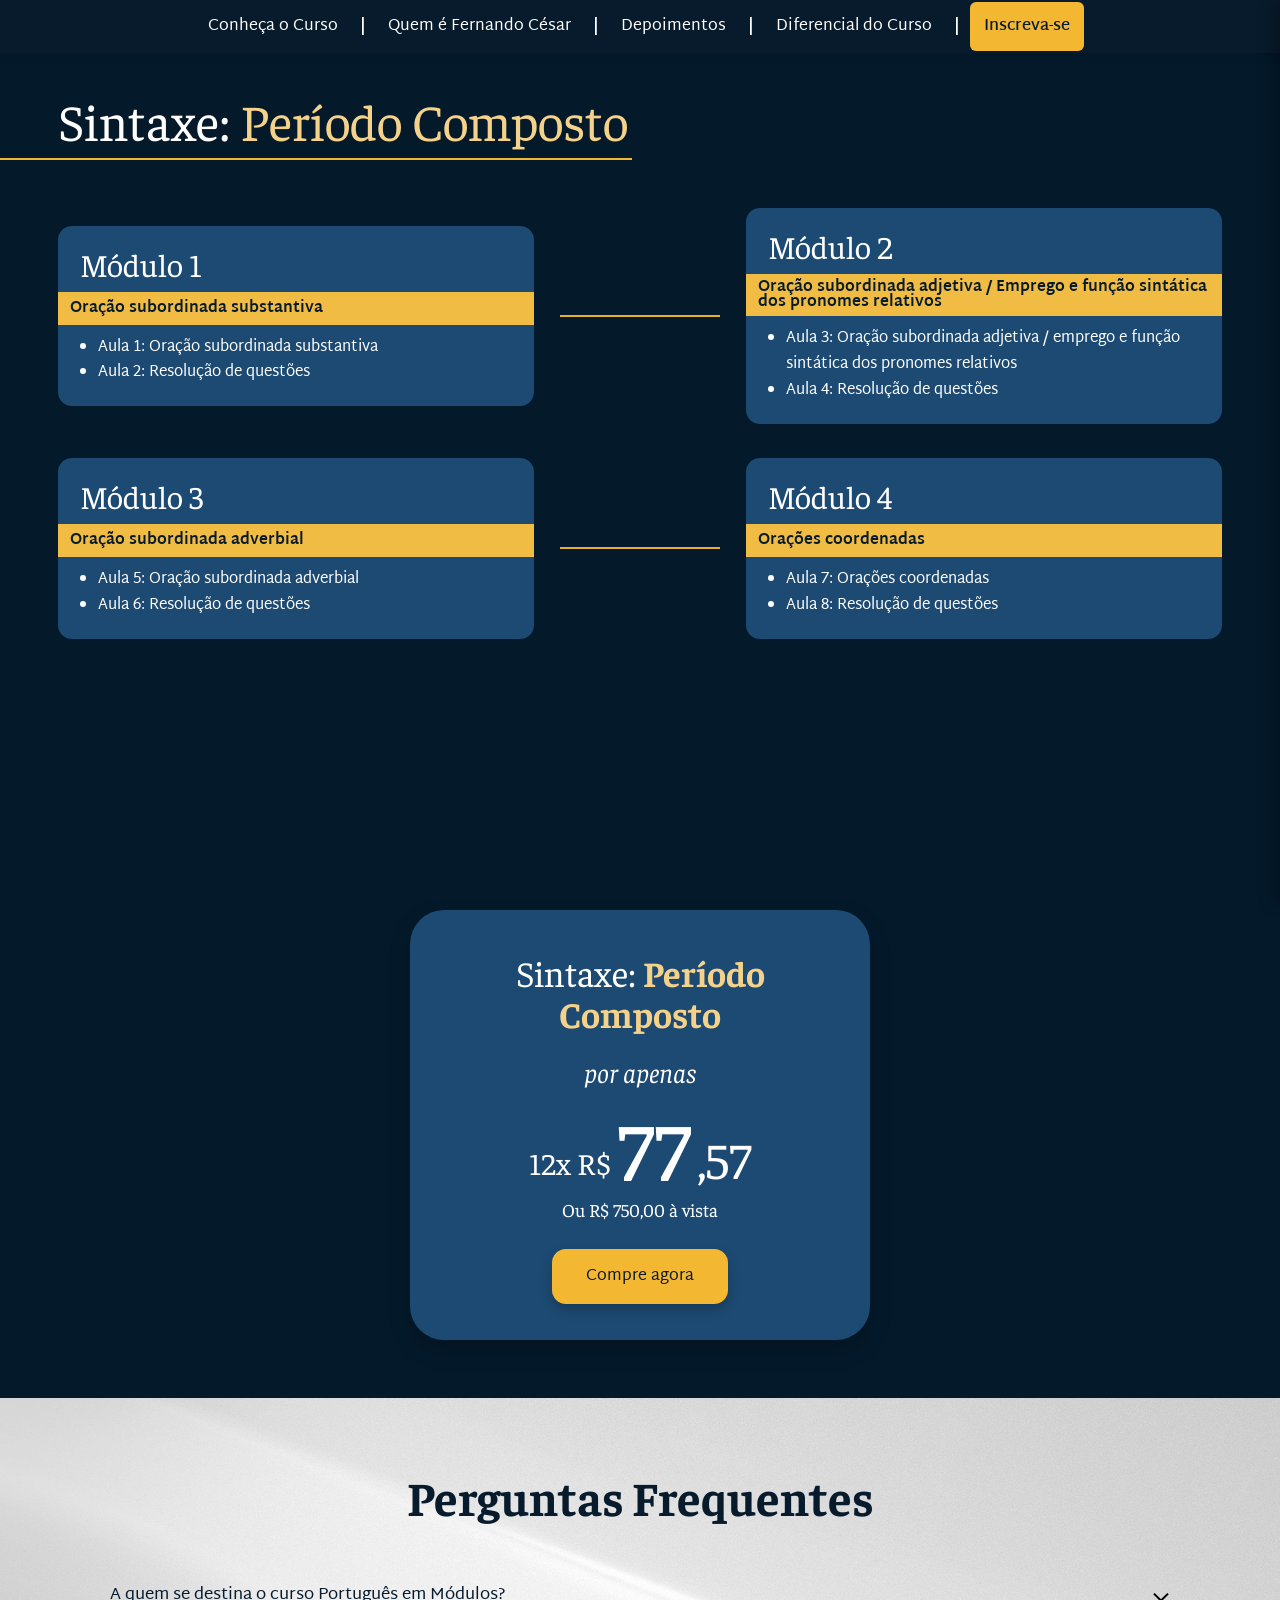
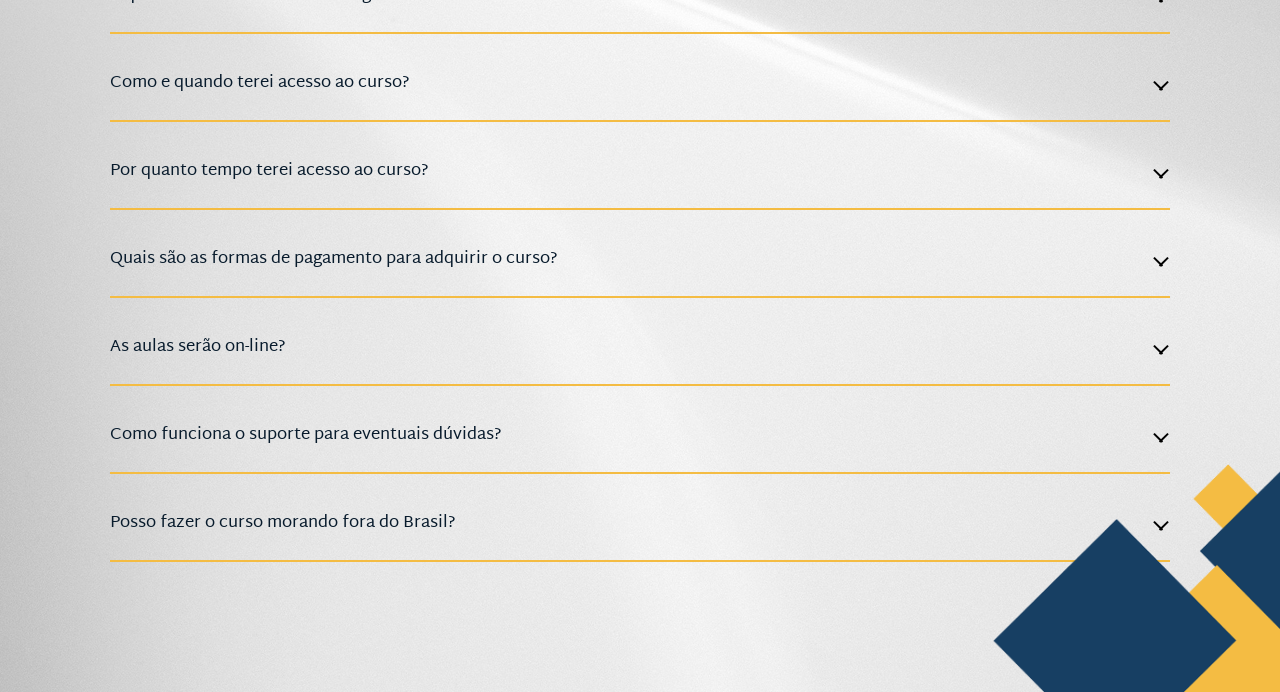
==== periodoComposto.html @ e5f230c5 "Refatoracao da plataforma" ====
<!DOCTYPE html>
<html lang="pt-BR">
<head>
  <meta charset="UTF-8" />
  <meta name="viewport" content="width=device-width, initial-scale=1.0" />
  <title>Sintaxe: Período Composto</title>

  <link rel="stylesheet" href="periodoComposto.css" />
  <link href="https://fonts.googleapis.com/css2?family=Faustina:wght@400;500;700&family=Martel+Sans:wght@400;500;700&family=Poppins:wght@300;400;500;600;700&display=swap" rel="stylesheet">
</head>
<body>

  <header class="navbar">
    <button class="hamburger" aria-label="Abrir menu" aria-controls="mobileMenu" aria-expanded="false">
      <span></span><span></span><span></span>
    </button>

    <nav>
      <ul class="navbar-links">
        <li><a href="index.html#curso">Conheça o Curso</a></li>
        <li><span class="barra">|</span></li>
        <li><a href="index.html#quem-e">Quem é Fernando César</a></li>
        <li><span class="barra">|</span></li>
        <li><a href="index.html#depoimentos">Depoimentos</a></li>
        <li><span class="barra">|</span></li>
        <li><a href="index.html#diferencial">Diferencial do Curso</a></li>
        <li><span class="barra">|</span></li>
        <li>
          <a
            href="https://pay.hotmart.com/U104984367I?bid=1775761488993"
            class="inscreva-se"
            target="_blank"
            rel="noopener"
          >
            Inscreva-se
          </a>
        </li>
      </ul>
    </nav>

    <aside id="mobileMenu" class="mobile-drawer" aria-hidden="true">
      <button class="drawer-close" aria-label="Fechar menu">&times;</button>
      <ul class="drawer-links">
        <li><a href="index.html#curso">Conheça o Curso</a></li>
        <li><a href="index.html#quem-e">Quem é Fernando César</a></li>
        <li><a href="index.html#depoimentos">Depoimentos</a></li>
        <li><a href="index.html#diferencial">Diferencial do Curso</a></li>
        <li>
          <a
            href="https://pay.hotmart.com/U104984367I?bid=1775761488993"
            class="inscreva-se"
            target="_blank"
            rel="noopener"
          >
            Inscreva-se
          </a>
        </li>
      </ul>
    </aside>

    <div id="backdrop" class="backdrop" hidden></div>
  </header>

  <main>
    <section class="area-modulo-page">
      <div class="container-curso">
        <h2 class="titulo-curso">
          <span class="titulo-branco">Sintaxe:</span>
          <span class="titulo-destaque"> Período Composto</span>
        </h2>

        <div class="grade-modulos-cards">
          <div class="linha-cards">
            <article class="modulo-card modulo-card-claro">
              <h3 class="modulo-card-titulo">Módulo 1</h3>
              <div class="modulo-card-topico">Oração subordinada substantiva</div>
              <ul class="modulo-card-lista">
                <li>Aula 1: Oração subordinada substantiva</li>
                <li>Aula 2: Resolução de questões</li>
              </ul>
            </article>

            <div class="linha-separadora"></div>

            <article class="modulo-card modulo-card-escuro">
              <h3 class="modulo-card-titulo">Módulo 2</h3>
              <div class="modulo-card-topico">Oração subordinada adjetiva / Emprego e função sintática dos pronomes relativos</div>
              <ul class="modulo-card-lista">
                <li>Aula 3: Oração subordinada adjetiva / emprego e função sintática dos pronomes relativos</li>
                <li>Aula 4: Resolução de questões</li>
              </ul>
            </article>
          </div>

          <div class="linha-cards">
            <article class="modulo-card modulo-card-escuro">
              <h3 class="modulo-card-titulo">Módulo 3</h3>
              <div class="modulo-card-topico">Oração subordinada adverbial</div>
              <ul class="modulo-card-lista">
                <li>Aula 5: Oração subordinada adverbial</li>
                <li>Aula 6: Resolução de questões</li>
              </ul>
            </article>

            <div class="linha-separadora"></div>

            <article class="modulo-card modulo-card-claro">
              <h3 class="modulo-card-titulo">Módulo 4</h3>
              <div class="modulo-card-topico">Orações coordenadas</div>
              <ul class="modulo-card-lista">
                <li>Aula 7: Orações coordenadas</li>
                <li>Aula 8: Resolução de questões</li>
              </ul>
            </article>
          </div>
        </div>
      </div>
    </section>

    <section class="oferta-page">
      <div class="container-oferta-page">
        <article class="card-oferta">
          <h3 class="card-oferta-titulo">
            <span class="card-oferta-branco">Sintaxe:</span>
            <span class="card-oferta-destaque"> Período Composto</span>
          </h3>

          <p class="card-oferta-subtitulo">por apenas</p>

          <div class="card-oferta-preco">
            <span class="preco-parcelas">12x R$</span>
            <span class="preco-valor">77</span>
            <span class="preco-centavos">,57</span>
          </div>

          <p class="card-oferta-avista">Ou R$ 750,00 à vista</p>

          <a
            href="https://pay.hotmart.com/U104984367I?bid=1775761488993"
            class="card-oferta-botao"
            target="_blank"
            rel="noopener"
          >
            Compre agora
          </a>
        </article>
      </div>
    </section>

    <section class="faq-section" id="faq">
      <h2 class="faq-title">Perguntas Frequentes</h2>

      <ul class="faq-list">
        <li class="faq-item">
          <button class="faq-question" aria-expanded="false">
            <span class="faq-question-text">A quem se destina o curso Português em Módulos?</span>
            <span class="faq-arrow" aria-hidden="true"></span>
          </button>
          <div class="faq-answer">
            <p>O curso se destina a todos estudantes que pretendem assegurar vagas para certames vestibulares, concursos públicos e também a quem visa aprofundar o domínio da língua portuguesa.</p>
          </div>
        </li>

        <li class="faq-item">
          <button class="faq-question" aria-expanded="false">
            <span class="faq-question-text">Como e quando terei acesso ao curso?</span>
            <span class="faq-arrow" aria-hidden="true"></span>
          </button>
          <div class="faq-answer">
            <p>O acesso ao curso é liberado de forma imediata após a confirmação do pagamento. Basta acessar o site e fazer seu login. Todo o conteúdo do curso é disponibilizado na área do aluno.</p>
          </div>
        </li>

        <li class="faq-item">
          <button class="faq-question" aria-expanded="false">
            <span class="faq-question-text">Por quanto tempo terei acesso ao curso?</span>
            <span class="faq-arrow" aria-hidden="true"></span>
          </button>
          <div class="faq-answer">
            <p>O curso ficará disponível na área do aluno por 12 meses, contados a partir da data de compra.</p>
          </div>
        </li>

        <li class="faq-item">
          <button class="faq-question" aria-expanded="false">
            <span class="faq-question-text">Quais são as formas de pagamento para adquirir o curso?</span>
            <span class="faq-arrow" aria-hidden="true"></span>
          </button>
          <div class="faq-answer">
            <p>O pagamento pode ser feito via cartão de crédito à vista ou parcelado, boleto bancário, pix e carteiras digitais, conforme disponibilidade da plataforma.</p>
          </div>
        </li>

        <li class="faq-item">
          <button class="faq-question" aria-expanded="false">
            <span class="faq-question-text">As aulas serão on-line?</span>
            <span class="faq-arrow" aria-hidden="true"></span>
          </button>
          <div class="faq-answer">
            <p>Sim. Todo o conteúdo será on-line.</p>
          </div>
        </li>

        <li class="faq-item">
          <button class="faq-question" aria-expanded="false">
            <span class="faq-question-text">Como funciona o suporte para eventuais dúvidas?</span>
            <span class="faq-arrow" aria-hidden="true"></span>
          </button>
          <div class="faq-answer">
            <p>Cada aula contém uma caixa de pergunta/dúvida para ser tratada diretamente com o Professor Fernando César.</p>
          </div>
        </li>

        <li class="faq-item">
          <button class="faq-question" aria-expanded="false">
            <span class="faq-question-text">Posso fazer o curso morando fora do Brasil?</span>
            <span class="faq-arrow" aria-hidden="true"></span>
          </button>
          <div class="faq-answer">
            <p>Sim. Você pode acessar a plataforma e adquirir o curso de qualquer lugar do mundo.</p>
          </div>
        </li>
      </ul>

      <img
        src="assets/elemento-final-pagina.png"
        alt=""
        class="elemento-final"
        aria-hidden="true"
      />
    </section>
  </main>

  <script>
    const faqItems = document.querySelectorAll(".faq-item");

    faqItems.forEach((item) => {
      const button = item.querySelector(".faq-question");

      button.addEventListener("click", () => {
        const isOpen = item.classList.contains("open");

        faqItems.forEach((faq) => faq.classList.remove("open"));

        if (!isOpen) {
          item.classList.add("open");
        }
      });
    });

    const hamburger = document.querySelector(".hamburger");
    const drawer = document.getElementById("mobileMenu");
    const backdrop = document.getElementById("backdrop");
    const closeButton = document.querySelector(".drawer-close");

    function openDrawer() {
      drawer.classList.add("open");
      drawer.setAttribute("aria-hidden", "false");
      backdrop.hidden = false;
      document.body.classList.add("no-scroll");
    }

    function closeDrawer() {
      drawer.classList.remove("open");
      drawer.setAttribute("aria-hidden", "true");
      backdrop.hidden = true;
      document.body.classList.remove("no-scroll");
    }

    hamburger?.addEventListener("click", openDrawer);
    closeButton?.addEventListener("click", closeDrawer);
    backdrop?.addEventListener("click", closeDrawer);
  </script>
</body>
</html>
---- periodoComposto.css ----
* {
  margin: 0;
  padding: 0;
  box-sizing: border-box;
}

html, body {
  overflow-x: hidden;
}

body {
  font-family: 'Poppins', sans-serif;
  background: #04192A;
}

img, iframe {
  max-width: 100%;
}

.navbar {
  background-color: #081B2C;
  position: fixed;
  top: 0;
  width: 100%;
  z-index: 999;
  padding: 12px 0;
  box-shadow: 0 2px 10px rgba(0, 0, 0, 0.1);
}

.navbar nav {
  max-width: 1100px;
  margin: 0 auto;
  padding: 0 20px;
}

.navbar-links {
  display: flex;
  justify-content: center;
  align-items: center;
  list-style: none;
  gap: 10px;
  flex-wrap: wrap;
}

.navbar-links a {
  color: white;
  text-decoration: none;
  font-family: 'Martel Sans', sans-serif;
  font-size: 1rem;
  padding: 8px 12px;
  border-radius: 4px;
}

.navbar-links a.inscreva-se {
  background-color: #F4B731;
  color: #081B2C;
  font-weight: 600;
  border-radius: 6px;
  padding: 10px 14px;
}

.barra {
  color: #fff;
  font-size: 1.2rem;
}

.hamburger {
  display: none;
  background: transparent;
  border: 0;
  width: 42px;
  height: 42px;
  padding: 8px;
  cursor: pointer;
  position: absolute;
  right: 16px;
  top: 50%;
  transform: translateY(-50%);
}

.hamburger span {
  display: block;
  height: 2px;
  margin: 6px 0;
  background: #fff;
  width: 100%;
}

.mobile-drawer {
  position: fixed;
  top: 0;
  right: 0;
  width: 80%;
  max-width: 340px;
  height: 100%;
  background: #081B2C;
  box-shadow: -6px 0 16px rgba(0,0,0,0.3);
  z-index: 1001;
  padding: 24px 20px;
  transform: translateX(100%);
  transition: transform 0.25s ease;
}

.mobile-drawer.open {
  transform: translateX(0);
}

.drawer-close {
  background: transparent;
  border: 0;
  color: #fff;
  font-size: 2rem;
  cursor: pointer;
  position: absolute;
  right: 8px;
  top: 8px;
}

.drawer-links {
  list-style: none;
  margin: 40px 0 0 0;
  padding: 0;
  display: flex;
  flex-direction: column;
  gap: 14px;
}

.drawer-links a {
  color: #fff;
  text-decoration: none;
  font-family: 'Martel Sans', sans-serif;
  font-size: 1.1rem;
  padding: 10px 4px;
  display: inline-block;
}

.drawer-links a.inscreva-se {
  background: #F4B731;
  color: #081B2C;
  border-radius: 4px;
  padding: 12px 14px;
  font-weight: 600;
}

.backdrop {
  position: fixed;
  inset: 0;
  background: rgba(0,0,0,0.45);
  z-index: 1000;
}

body.no-scroll {
  overflow: hidden;
}

.area-modulo-page {
  background: #04192A;
  padding: 88px 0 40px;
  min-height: 100vh;
}

.container-curso {
  max-width: 1220px;
  margin: 0 auto;
  padding: 0 28px;
}

.titulo-curso {
  font-family: 'Faustina', serif;
  font-size: 3.2rem;
  font-weight: 400;
  margin-bottom: 48px;
  color: #FFFFFF;
  position: relative;
  display: inline-block;
  padding-bottom: 8px;
}

.titulo-curso::after {
  content: "";
  position: absolute;
  left: -180px;
  bottom: 0;
  width: calc(113% + 110px);
  height: 2px;
  background: #F4B731;
}

.titulo-branco {
  color: #FFFFFF;
}

.titulo-destaque {
  color: #F4D28A;
}

.grade-modulos-cards {
  display: flex;
  flex-direction: column;
  gap: 34px;
}

.linha-cards {
  display: grid;
  grid-template-columns: 1fr 160px 1fr;
  align-items: center;
  gap: 26px;
}

.linha-separadora {
  height: 2px;
  width: 100%;
  background: #F4B731;
  opacity: 0.95;
}

.modulo-card {
  background: #1D4A72;
  border-radius: 14px;
  padding: 18px 22px 20px;
  min-height: 180px;
  color: #fff;
}

.modulo-card-titulo {
  font-family: 'Faustina', serif;
  font-size: 2rem;
  font-weight: 400;
  margin-bottom: 8px;
  color: #FFFFFF;
}

.modulo-card-topico {
  background: #F0BC43;
  color: #081B2C;
  font-family: 'Martel Sans', sans-serif;
  font-size: 0.95rem;
  font-weight: 700;
  line-height: 1;
  min-height: 33px;
  padding: 6px 12px;
  margin: 0 -22px 10px;
  display: flex;
  align-items: center;
}

.modulo-card-lista {
  list-style: disc;
  padding-left: 18px;
}

.modulo-card-lista li {
  font-family: 'Martel Sans', sans-serif;
  font-size: 0.95rem;
  line-height: 1.7;
  color: #FFFFFF;
}

.oferta-page {
  background: #04192A;
  padding: 10px 20px 58px;
}

.container-oferta-page {
  max-width: 1220px;
  margin: 0 auto;
  display: flex;
  justify-content: center;
}

.card-oferta {
  background: #1D4A72;
  border-radius: 34px;
  width: 100%;
  max-width: 460px;
  padding: 42px 32px 36px;
  text-align: center;
  box-shadow: 0 10px 22px rgba(0, 0, 0, 0.18);
}

.card-oferta-titulo {
  font-family: 'Faustina', serif;
  font-size: 2.25rem;
  font-weight: 400;
  line-height: 1.15;
  margin: 0 0 20px;
}

.card-oferta-branco {
  color: #FFFFFF;
}

.card-oferta-destaque {
  color: #F4D28A;
  font-weight: 700;
}

.card-oferta-subtitulo {
  font-family: 'Faustina', serif;
  font-style: italic;
  font-size: 1.65rem;
  color: #FFFFFF;
  margin: 0 0 16px;
}

.card-oferta-preco {
  display: flex;
  justify-content: center;
  align-items: flex-end;
  gap: 6px;
  margin-bottom: 10px;
  line-height: 1;
}

.preco-parcelas {
  font-family: 'Faustina', serif;
  font-size: 1.9rem;
  color: #FFFFFF;
  margin-bottom: 10px;
}

.preco-valor {
  font-family: 'Faustina', serif;
  font-size: 5.2rem;
  font-weight: 500;
  color: #FFFFFF;
}

.preco-centavos {
  font-family: 'Faustina', serif;
  font-size: 3.2rem;
  color: #FFFFFF;
  margin-bottom: 4px;
}

.card-oferta-avista {
  font-family: 'Faustina', serif;
  font-size: 1.15rem;
  color: #FFFFFF;
  margin: 0 0 28px;
}

.card-oferta-botao {
  display: inline-block;
  background: #F4B731;
  color: #081B2C;
  text-decoration: none;
  font-family: 'Martel Sans', sans-serif;
  font-size: 1rem;
  padding: 13px 34px;
  border-radius: 14px;
  box-shadow: 0 6px 12px rgba(0, 0, 0, 0.22);
}

.faq-section {
  position: relative;
  background-image: url("assets/background-pagina-nova.jpeg");
  background-size: cover;
  background-position: center;
  background-repeat: no-repeat;
  padding: 68px 20px 130px;
  overflow: hidden;
}

.faq-title {
  font-family: 'Faustina', serif;
  color: #081B2C;
  font-size: 3rem;
  text-align: center;
  margin: 0 auto 42px;
}

.faq-list {
  max-width: 1100px;
  margin: 0 auto;
  list-style: none;
  padding: 0 20px;
  display: flex;
  flex-direction: column;
  gap: 22px;
}

.faq-item {
  border-bottom: 2px solid #F4BC43;
  padding-bottom: 10px;
}

.faq-question {
  width: 100%;
  display: flex;
  align-items: center;
  justify-content: space-between;
  background: transparent;
  border: 0;
  padding: 12px 0;
  cursor: pointer;
}

.faq-question-text {
  font-family: 'Martel Sans', sans-serif;
  font-size: 1.05rem;
  color: #081B2C;
  text-align: left;
}

.faq-arrow {
  width: 18px;
  height: 18px;
  position: relative;
  flex: 0 0 18px;
}

.faq-arrow::before,
.faq-arrow::after {
  content: "";
  position: absolute;
  inset: 0;
  margin: auto;
  width: 12px;
  height: 2px;
  background: #000000;
  transform-origin: center;
  transition: transform 0.2s ease;
}

.faq-arrow::before {
  transform: rotate(45deg) translateY(4px);
}

.faq-arrow::after {
  transform: rotate(-45deg) translateY(4px);
}

.faq-answer {
  max-height: 0;
  overflow: hidden;
  transition: max-height 0.25s ease, padding 0.25s ease;
  padding-top: 0;
}

.faq-answer p {
  font-family: 'Martel Sans', sans-serif;
  color: #081B2C;
  font-size: 1rem;
  line-height: 1.6;
}

.faq-item.open .faq-answer {
  max-height: 400px;
  padding-top: 10px;
}

.faq-item.open .faq-arrow::before {
  transform: rotate(-45deg);
}

.faq-item.open .faq-arrow::after {
  transform: rotate(45deg);
}

.elemento-final {
  position: absolute;
  right: 0;
  bottom: 0;
  width: 290px;
  max-width: 30vw;
  height: auto;
  pointer-events: none;
  z-index: 1;
}

.bloco-oferta-faq {
  position: relative;
  background-image: url("assets/background-pagina-nova.jpeg");
  background-size: cover;
  background-position: center;
  background-repeat: no-repeat;
  overflow: hidden;
}

@media (max-width: 900px) {
  .linha-cards {
    grid-template-columns: 1fr;
  }

  .linha-separadora {
    display: none;
  }

  .hamburger {
    display: block;
  }

  .navbar nav,
  .navbar .navbar-links {
    display: none !important;
  }

  .barra {
    display: none !important;
  }

  .titulo-curso {
    font-size: 2.4rem;
  }

  .modulo-card-titulo {
    font-size: 1.7rem;
  }
}

@media (max-width: 600px) {
  .area-modulo-page {
    padding-top: 86px;
  }

  .container-curso {
    padding: 0 16px;
  }

  .titulo-curso {
    font-size: 2rem;
  }

  .titulo-curso::after {
    left: 0;
    width: 100%;
  }

  .card-oferta {
    padding: 34px 22px 28px;
  }

  .card-oferta-titulo {
    font-size: 1.9rem;
  }

  .card-oferta-subtitulo {
    font-size: 1.45rem;
  }

  .preco-parcelas {
    font-size: 1.5rem;
  }

  .preco-valor {
    font-size: 4.2rem;
  }

  .preco-centavos {
    font-size: 2.6rem;
  }

  .faq-title {
    font-size: 2.2rem;
  }

  .faq-question-text {
    font-size: 1rem;
  }

  .elemento-final {
    width: 180px;
    max-width: 38vw;
  }
}
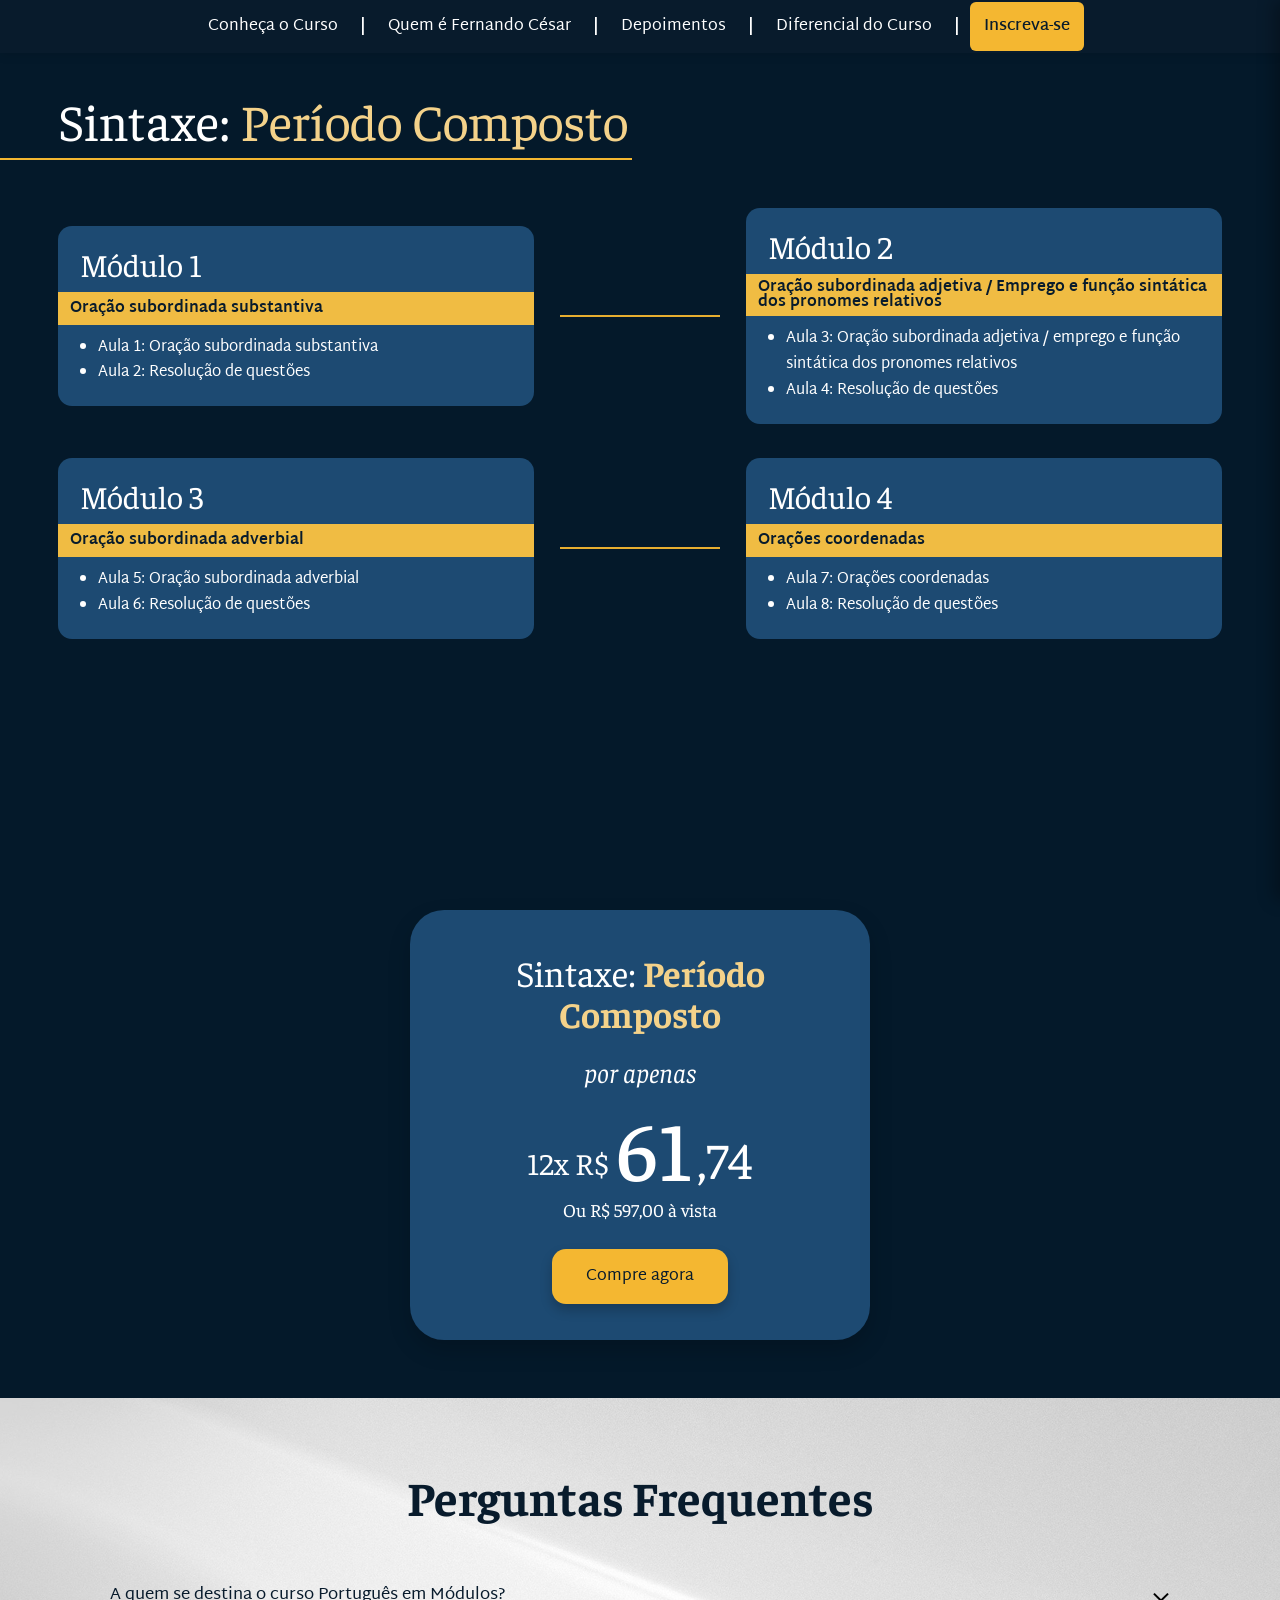
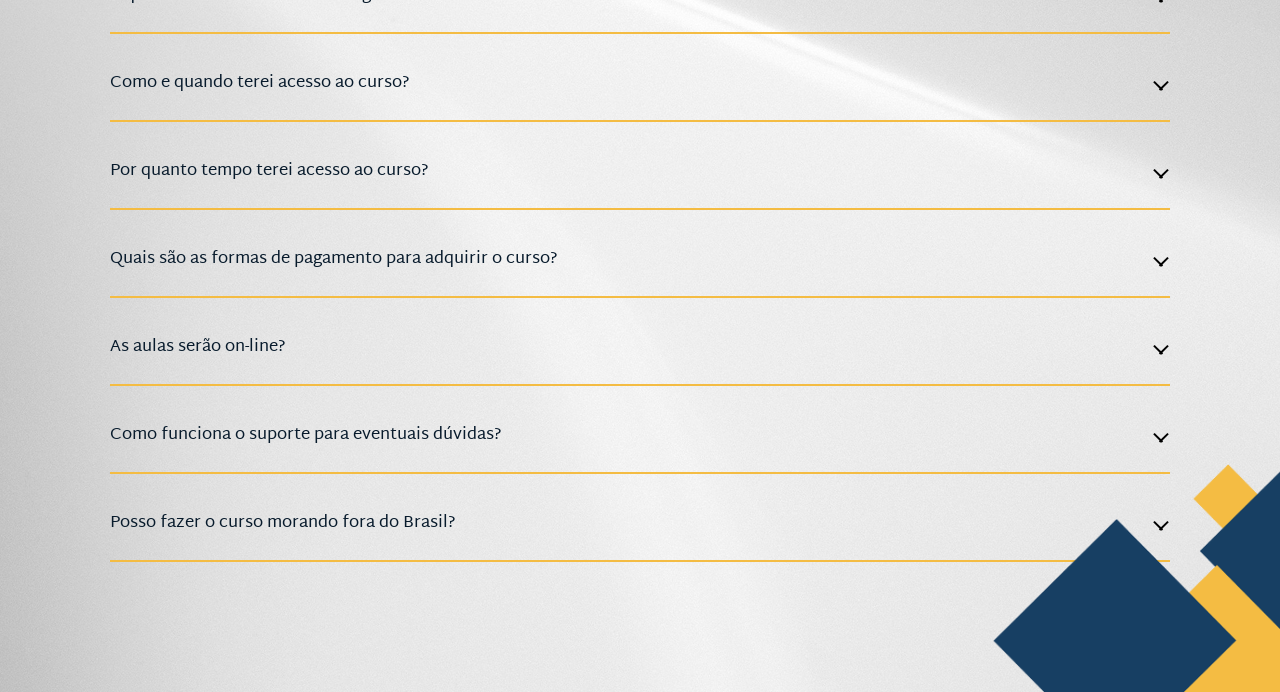
==== commit dee687f1: "Ajusta valores do produto" ====
--- a/periodoComposto.html
+++ b/periodoComposto.html
@@ -129,11 +129,11 @@
 
           <div class="card-oferta-preco">
             <span class="preco-parcelas">12x R$</span>
-            <span class="preco-valor">77</span>
-            <span class="preco-centavos">,57</span>
-          </div>
-
-          <p class="card-oferta-avista">Ou R$ 750,00 à vista</p>
+            <span class="preco-valor">61</span>
+            <span class="preco-centavos">,74</span>
+          </div>
+
+          <p class="card-oferta-avista">Ou R$ 597,00 à vista</p>
 
           <a
             href="https://pay.hotmart.com/U104984367I?bid=1775761488993"
